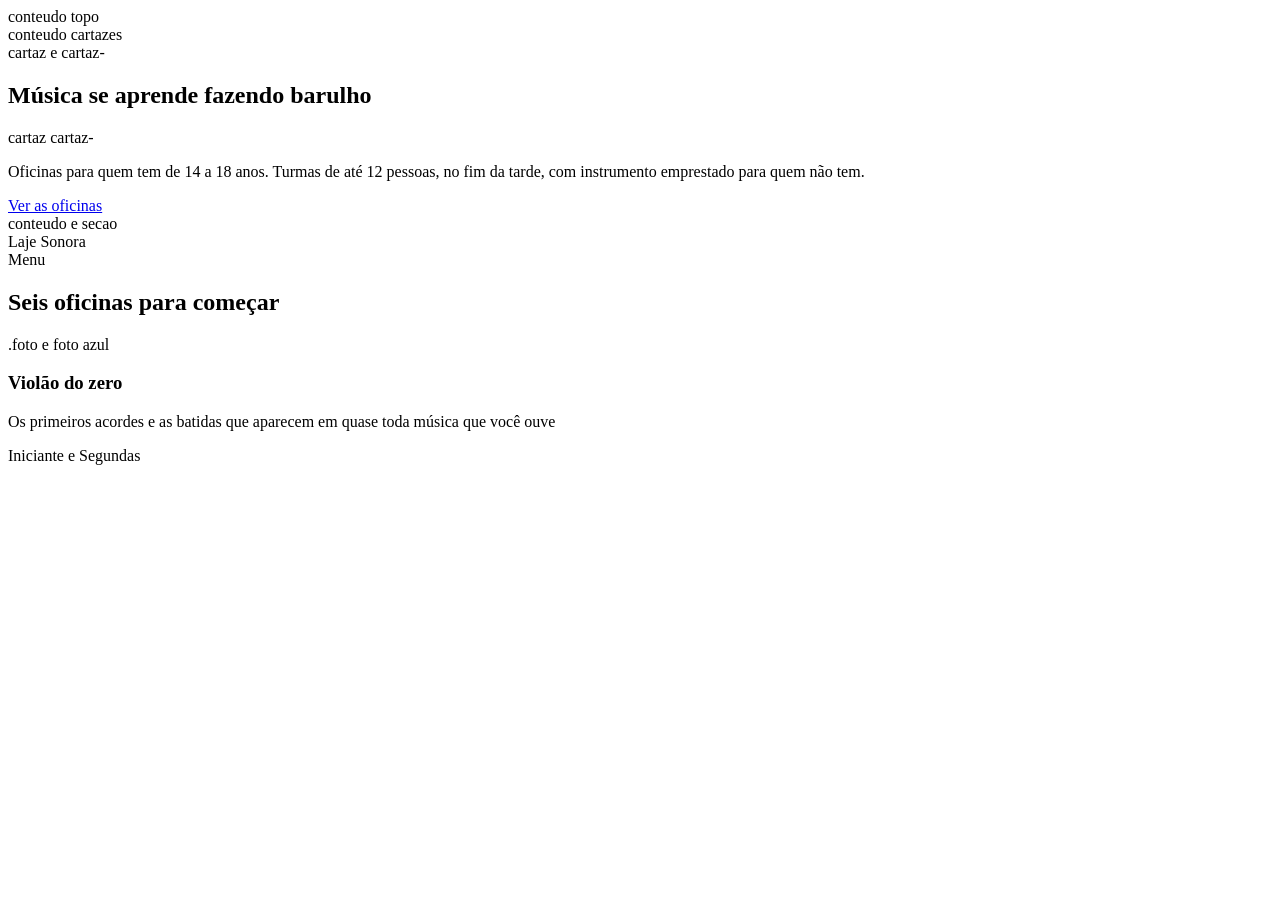
==== index.html @ 1960f6d0 "Commit ai" ====
<!DOCTYPE html>
<html lang="en">
<head>
    <meta charset="UTF-8">
    <meta name="viewport" content="width=device-width, initial-scale=1.0">
    <title>Laje Sonora | Inicio</title><link rel="stylesheet" href="./index.css">
</head>
<link rel="preconnect" href="https://fonts.googleapis.com">
<link rel="preconnect" href="https://fonts.gstatic.com" crossorigin>
<link href="https://fonts.googleapis.com/css2?family=Archivo:ital,wght@0,100..900;1,100..900&family=Big+Shoulders:opsz,wght@10..72,100..900&display=swap" rel="stylesheet"><link rel="preconnect" href="https://fonts.googleapis.com">
<link rel="preconnect" href="https://fonts.gstatic.com" crossorigin>
<link href="https://fonts.googleapis.com/css2?family=Archivo:ital,wght@0,100..900;1,100..900&family=Big+Shoulders:opsz,wght@10..72,100..900&display=swap" rel="stylesheet">
<body>
<header>conteudo topo</header> 
<main><section>conteudo cartazes
<div>cartaz e cartaz-
<h1> Música se aprende fazendo barulho</h1>
</div>
<div>cartaz cartaz-
<p>Oficinas para quem tem de 14 a 18 anos. Turmas de até 12 pessoas, no fim da tarde, com instrumento emprestado para quem não tem.</p>
<a href="./oficinas.css">Ver as oficinas</a>
</div>
</section></main>
<section>conteudo e secao</section>
<header><a href=""><index class="html"></index></a>Laje Sonora</header>
<nav>Menu</nav>
<nav><a href="./index.css"></a> <a href="./oficinas.css"></a> <a href="./inscricao.css"></a></nav>
<h2><tiulo-secao>Seis oficinas para começar</tiulo-secao></h2>
<div><div class="cards"><article><div>.foto e foto azul</div></article>
</div><div class="card-texto"><h3>Violão do zero</h3>
</div><p>Os primeiros acordes e as batidas que aparecem em quase toda música que você ouve</p></div>
<div><div class="card-info"><span>Iniciante e Segundas</span></div></div>
</body>
</html>
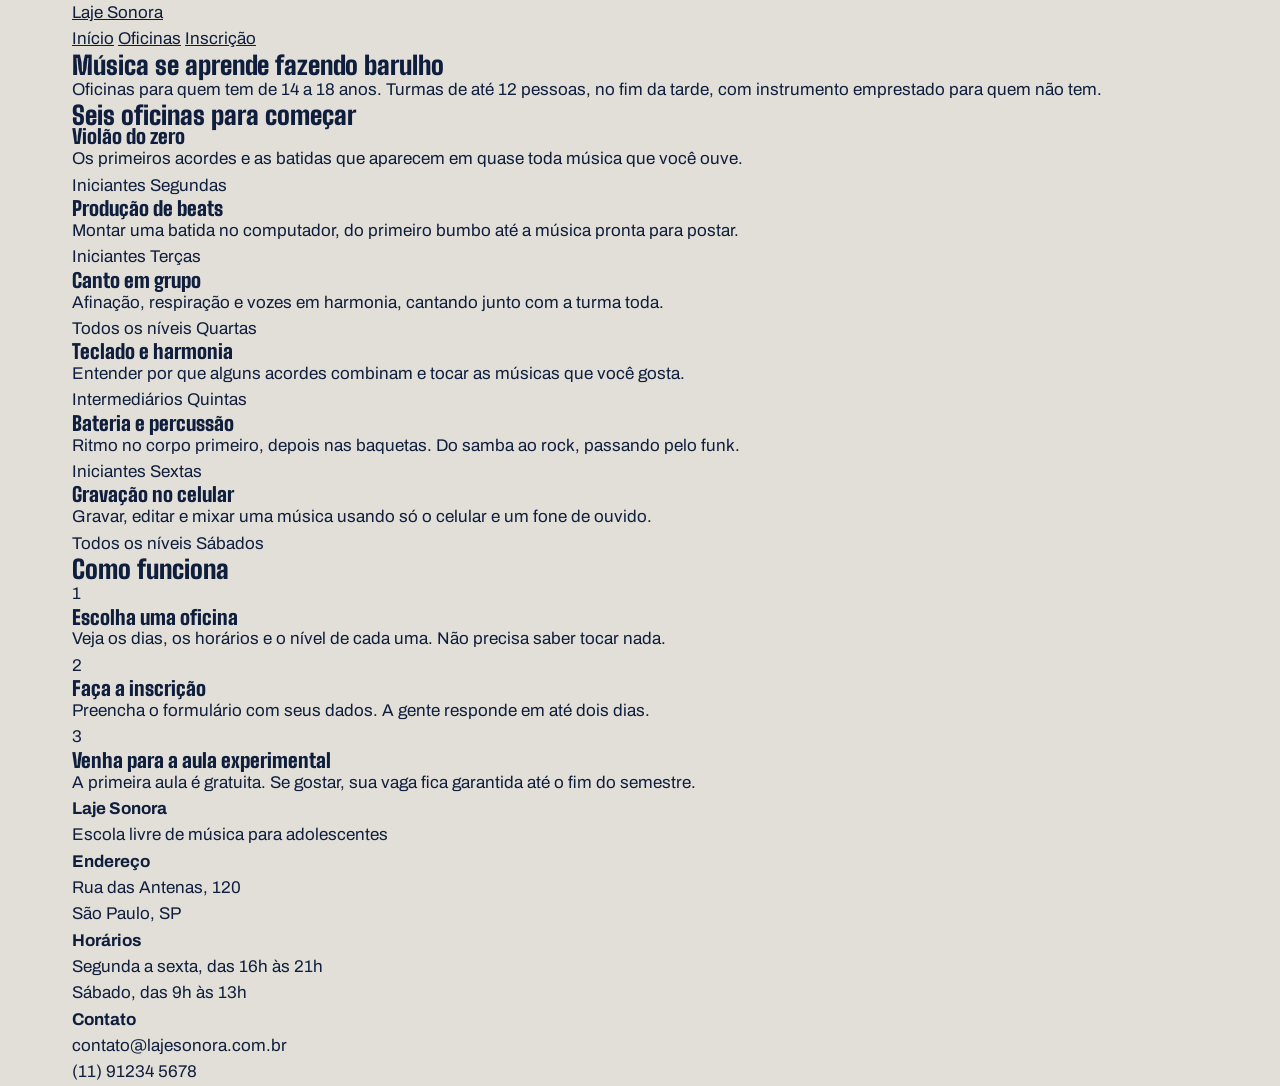
==== commit a54634f5: "CSS geral: reset, variáveis e fontes" ====
--- a/index.html
+++ b/index.html
@@ -1,34 +1,153 @@
 <!DOCTYPE html>
-<html lang="en">
+<html lang="pt-br">
 <head>
     <meta charset="UTF-8">
     <meta name="viewport" content="width=device-width, initial-scale=1.0">
-    <title>Laje Sonora | Inicio</title><link rel="stylesheet" href="./index.css">
+    
+    <link rel="preconnect" href="https://fonts.googleapis.com">
+    <link rel="preconnect" href="https://fonts.gstatic.com" crossorigin>
+    <link href="https://fonts.googleapis.com/css2?family=Big+Shoulders:opsz@10..72&display=swap" rel="stylesheet">
+    <link rel="preconnect" href="https://fonts.googleapis.com">
+    <link rel="preconnect" href="https://fonts.gstatic.com" crossorigin>
+    <link href="https://fonts.googleapis.com/css2?family=Archivo:ital,wght@0,100..900;1,100..900&family=Big+Shoulders:opsz@10..72&display=swap" rel="stylesheet">
+    
+    <link rel="stylesheet" href="index.css">
+    
+    <title>Laje Sonora | Início</title>
 </head>
-<link rel="preconnect" href="https://fonts.googleapis.com">
-<link rel="preconnect" href="https://fonts.gstatic.com" crossorigin>
-<link href="https://fonts.googleapis.com/css2?family=Archivo:ital,wght@0,100..900;1,100..900&family=Big+Shoulders:opsz,wght@10..72,100..900&display=swap" rel="stylesheet"><link rel="preconnect" href="https://fonts.googleapis.com">
-<link rel="preconnect" href="https://fonts.gstatic.com" crossorigin>
-<link href="https://fonts.googleapis.com/css2?family=Archivo:ital,wght@0,100..900;1,100..900&family=Big+Shoulders:opsz,wght@10..72,100..900&display=swap" rel="stylesheet">
 <body>
-<header>conteudo topo</header> 
-<main><section>conteudo cartazes
-<div>cartaz e cartaz-
-<h1> Música se aprende fazendo barulho</h1>
-</div>
-<div>cartaz cartaz-
-<p>Oficinas para quem tem de 14 a 18 anos. Turmas de até 12 pessoas, no fim da tarde, com instrumento emprestado para quem não tem.</p>
-<a href="./oficinas.css">Ver as oficinas</a>
-</div>
-</section></main>
-<section>conteudo e secao</section>
-<header><a href=""><index class="html"></index></a>Laje Sonora</header>
-<nav>Menu</nav>
-<nav><a href="./index.css"></a> <a href="./oficinas.css"></a> <a href="./inscricao.css"></a></nav>
-<h2><tiulo-secao>Seis oficinas para começar</tiulo-secao></h2>
-<div><div class="cards"><article><div>.foto e foto azul</div></article>
-</div><div class="card-texto"><h3>Violão do zero</h3>
-</div><p>Os primeiros acordes e as batidas que aparecem em quase toda música que você ouve</p></div>
-<div><div class="card-info"><span>Iniciante e Segundas</span></div></div>
+    <header class="conteudo topo">
+        <a href="index.html" class="logo">Laje Sonora</a>
+        <nav class="menu">
+            <a href="index.html" class="atual">Início</a>
+            <a href="oficinas.html">Oficinas</a>
+            <a href="oficinas.html">Inscrição</a>
+        </nav>
+    </header>
+    <main>
+        <section class="conteudo cartazes">
+            <div class="cartaz cartaz-principal">
+                <h1>Música se aprende fazendo barulho</h1>
+            </div>
+            <div class="cartaz cartaz-lateral">
+                <p>Oficinas para quem tem de 14 a 18 anos. Turmas de até 12 pessoas, no fim da tarde, com instrumento emprestado para quem não tem.</p>
+                <a href="oficinas.html" class="botao"></a>
+            </div>
+        </section>
+        <section class="conteudo secao">
+            <h2 class="titulo-secao">Seis oficinas para começar</h2>
+            <div class="cards">
+                <article class="card">
+                    <div class="foto foto-azul"></div>
+                    <div class="card-texto">
+                        <h3>Violão do zero</h3>
+                        <p>Os primeiros acordes e as batidas que aparecem em quase toda música que você ouve.</p>
+                        <div class="card-info">
+                            <span>Iniciantes</span>
+                            <span>Segundas</span>
+                        </div>
+                    </div>
+                </article>
+                <article class="card">
+                    <div class="foto foto-amarela"></div>
+                    <div class="card-texto">
+                        <h3>Produção de beats</h3>
+                        <p>Montar uma batida no computador, do primeiro bumbo até a música pronta para postar.</p>
+                        <div class="card-info">
+                            <span>Iniciantes</span>
+                            <span>Terças</span>
+                        </div>
+                    </div>
+                </article>
+                <article class="card">
+                    <div class="foto foto-tinta"></div>
+                    <div class="card-texto">
+                        <h3>Canto em grupo</h3>
+                        <p>Afinação, respiração e vozes em harmonia, cantando junto com a turma toda.</p>
+                        <div class="card-info">
+                            <span>Todos os níveis</span>
+                            <span>Quartas</span>
+                        </div>
+                    </div>
+                </article>
+                <article class="card">
+                    <div class="foto"></div>
+                    <div class="card-texto">
+                        <h3>Teclado e harmonia</h3>
+                        <p>Entender por que alguns acordes combinam e tocar as músicas que você gosta.</p>
+                        <div class="card-info">
+                            <span>Intermediários</span>
+                            <span>Quintas</span>
+                        </div>
+                    </div>
+                </article>
+                <article class="card">
+                    <div class="foto foto-azul"></div>
+                    <div class="card-texto">
+                        <h3>Bateria e percussão</h3>
+                        <p>Ritmo no corpo primeiro, depois nas baquetas. Do samba ao rock, passando pelo funk.</p>
+                        <div class="card-info">
+                            <span>Iniciantes</span>
+                            <span>Sextas</span>
+                        </div>
+                    </div>
+                </article>
+                <article class="card">
+                    <div class="foto foto-amarela"></div>
+                    <div class="card-texto">
+                        <h3>Gravação no celular</h3>
+                        <p>Gravar, editar e mixar uma música usando só o celular e um fone de ouvido.</p>
+                        <div class="card-info">
+                            <span>Todos os níveis</span>
+                            <span>Sábados</span>
+                        </div>
+                    </div>
+                </article>
+            </div>
+        </section>
+        <section class="conteudo secao">
+            <h2 class="titulo-secao">Como funciona</h2>
+            <div class="passos">
+                <div class="passo">
+                    <p class="passo-numero">1</p>
+                    <h3>Escolha uma oficina</h3>
+                    <p>Veja os dias, os horários e o nível de cada uma. Não precisa saber tocar nada.</p>
+                </div>
+                <div class="passo">
+                    <p class="passo-numero">2</p>
+                    <h3>Faça a inscrição</h3>
+                    <p>Preencha o formulário com seus dados. A gente responde em até dois dias.</p>
+                </div>
+                <div class="passo">
+                    <p class="passo-numero">3</p>
+                    <h3>Venha para a aula experimental</h3>
+                    <p>A primeira aula é gratuita. Se gostar, sua vaga fica garantida até o fim do semestre.</p>
+                </div>
+            </div>
+        </section>
+    </main>
+    <footer class="rodape">
+        <div class="conteudo rodape-colunas">
+            <div class="rodape-coluna">
+                <h4>Laje Sonora</h4>
+                <p>Escola livre de música para adolescentes</p>
+            </div>
+            <div class="rodape-coluna">
+                <h4>Endereço</h4>
+                <p>Rua das Antenas, 120</p>
+                <p>São Paulo, SP</p>
+            </div>
+            <div class="rodape-coluna">
+                <h4>Horários</h4>
+                <p>Segunda a sexta, das 16h às 21h</p>
+                <p>Sábado, das 9h às 13h</p>
+            </div>
+            <div class="rodape-coluna">
+                <h4>Contato</h4>
+                <p>contato@lajesonora.com.br</p>
+                <p>(11) 91234 5678</p>
+            </div>
+        </div>
+    </footer>
 </body>
 </html>
--- a/index.css
+++ b/index.css
@@ -0,0 +1,41 @@
+*{
+    margin: 0;
+    padding: 0;
+    box-sizing: border-box;
+}
+
+:root {
+  --concreto: #E2DFD8;
+  --concreto-escuro: #CBC7BE;
+  --tinta: #0F1E3D;
+  --caixa-dagua: #1F5FBF;
+  --fita: #F3C623;
+  --branco: #FFFFFF;
+
+  --fonte-cartaz: "Big Shoulders", "Arial Narrow", sans-serif;
+  --fonte-texto: "Archivo", Arial, sans-serif;
+}
+
+body{
+    background-color: var(--concreto);
+    color: var(--tinta);
+    font-family: var(--fonte-texto);
+    font-size: 17px;
+    line-height: 1.55;
+}
+
+a{
+    color: inherit;
+}
+
+h1, h2, h3{
+    font-family: var(--fonte-cartaz);
+    font-weight: 900;
+    line-height: 0.95;
+}
+
+.conteudo{
+    max-width: 1200px;
+    margin-inline: auto;
+    padding-inline: 32px;
+}
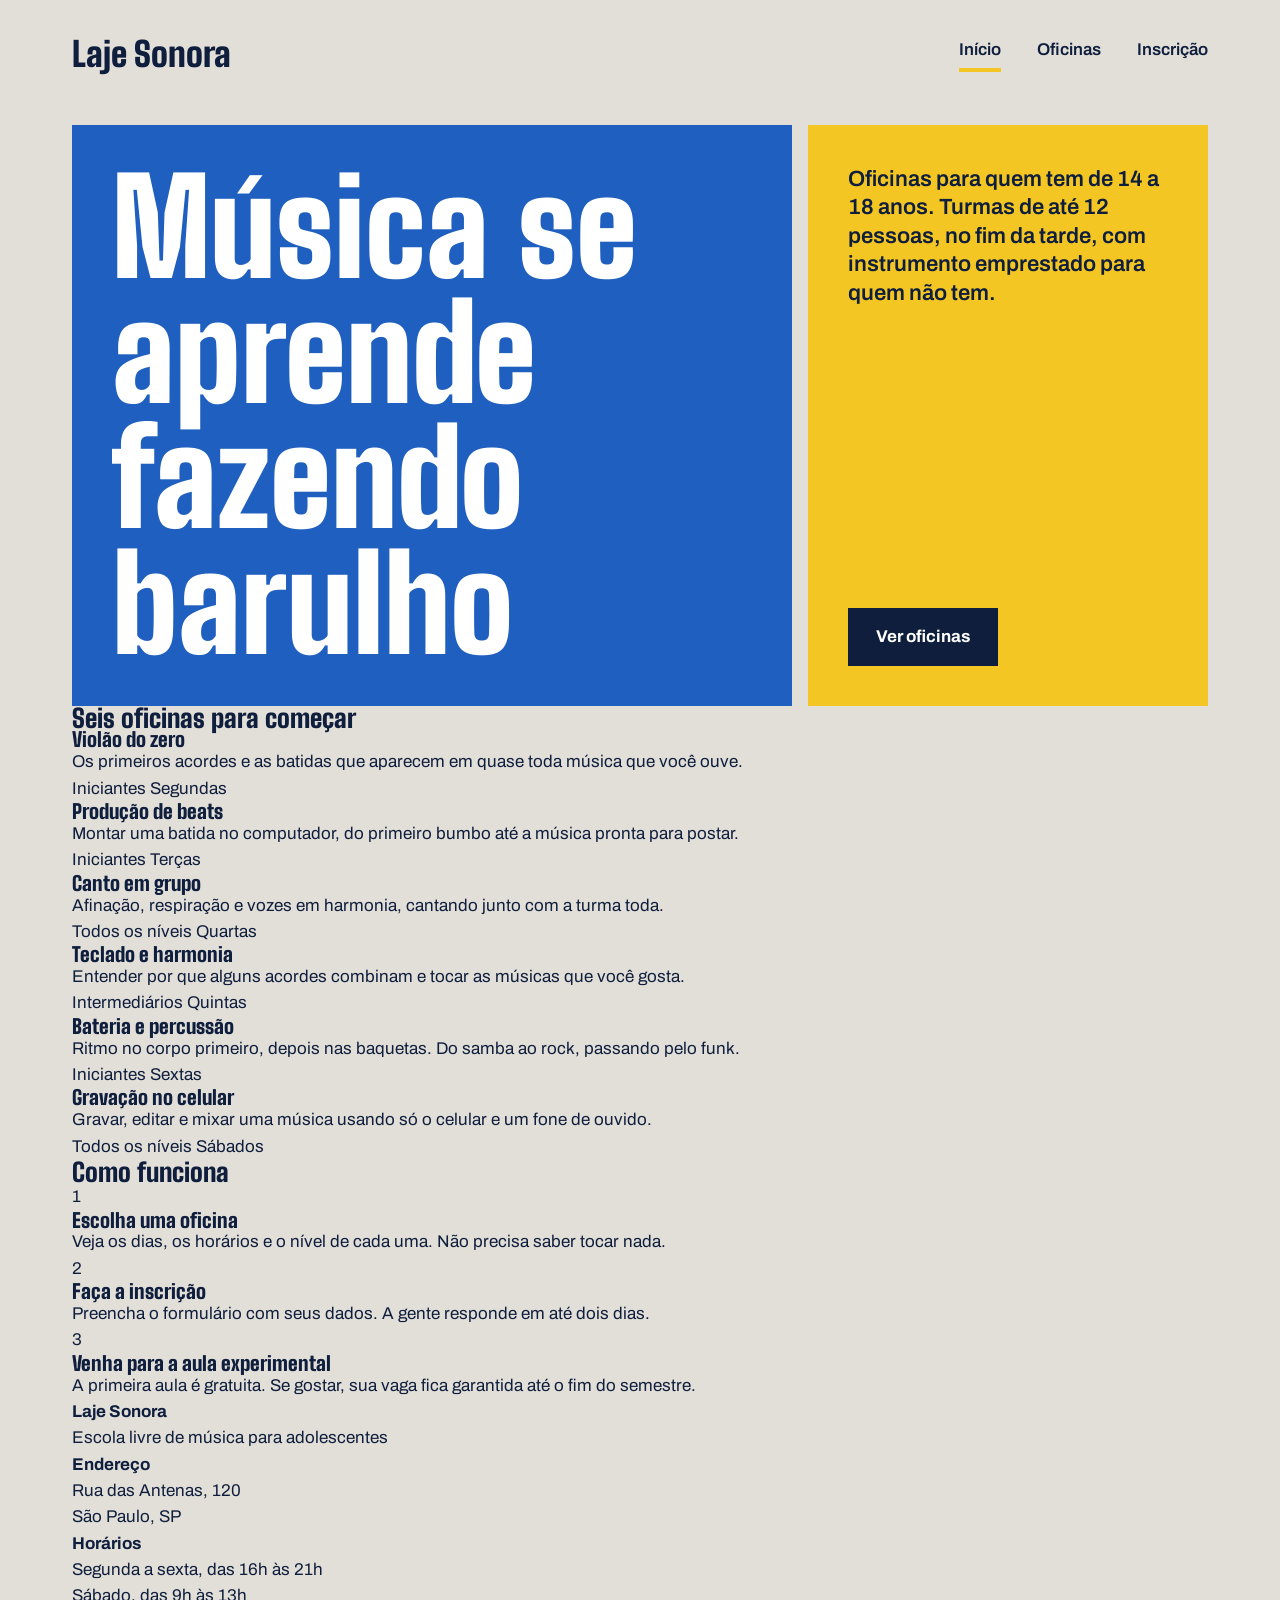
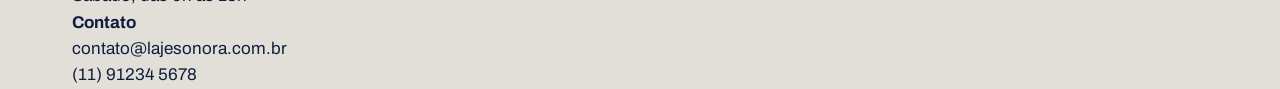
==== commit 28c5972a: "Cartazes no topo" ====
--- a/index.html
+++ b/index.html
@@ -31,7 +31,7 @@
             </div>
             <div class="cartaz cartaz-lateral">
                 <p>Oficinas para quem tem de 14 a 18 anos. Turmas de até 12 pessoas, no fim da tarde, com instrumento emprestado para quem não tem.</p>
-                <a href="oficinas.html" class="botao"></a>
+                <a href="oficinas.html" class="botao">Ver oficinas</a>
             </div>
         </section>
         <section class="conteudo secao">
--- a/index.css
+++ b/index.css
@@ -38,4 +38,90 @@
     max-width: 1200px;
     margin-inline: auto;
     padding-inline: 32px;
+}
+
+.topo{
+    padding-block: 28px;
+    display:flex;
+    justify-content: space-between;
+    align-items: center;
+}
+
+.logo{
+    font-family: var(--fonte-cartaz);
+    font-size: 34px;
+    font-weight: 900;
+    text-decoration: none;
+}
+
+.menu{
+    display: flex;
+    gap: 36px;
+}
+
+.menu a{
+    font-weight: 600;
+    text-decoration: none;
+    padding-bottom: 4px;
+    border-bottom: 4px solid transparent;
+}
+
+.menu a:hover{
+    border-bottom-color: var(--tinta);
+}
+
+.menu a.atual{
+    border-bottom-color: var(--fita);
+}
+
+.cartazes{
+    display: flex;
+    flex-direction: row;
+    gap: 16px;
+    margin-top: 16px;
+}
+
+.cartaz{
+    padding: 40px;
+}
+
+.cartaz-principal{
+    background-color: var(--caixa-dagua);
+    color: var(--branco);
+    flex: 2;
+}
+
+.cartaz-principal h1{
+    font-size: 132px;
+    max-width: 9ch;
+
+}
+
+.cartaz-lateral{
+    background-color: var(--fita);
+    flex: 1;
+    display: flex;
+    flex-direction: column;
+    justify-content: space-between;
+    gap: 32px;
+    align-items: flex-start;
+}
+
+.cartaz-lateral p{
+    font-size: 22px;
+    font-weight: 600;
+    line-height: 1.3;
+}
+
+.botao{
+    background-color: var(--tinta);
+    color: var(--branco);
+    font-weight: 700;
+    text-decoration: none;
+    padding-inline: 28px;
+    padding-block: 16px;
+    border: none;
+    font-family: var(--fonte-texto);
+    font-size: 17px;
+    cursor: pointer;
 }
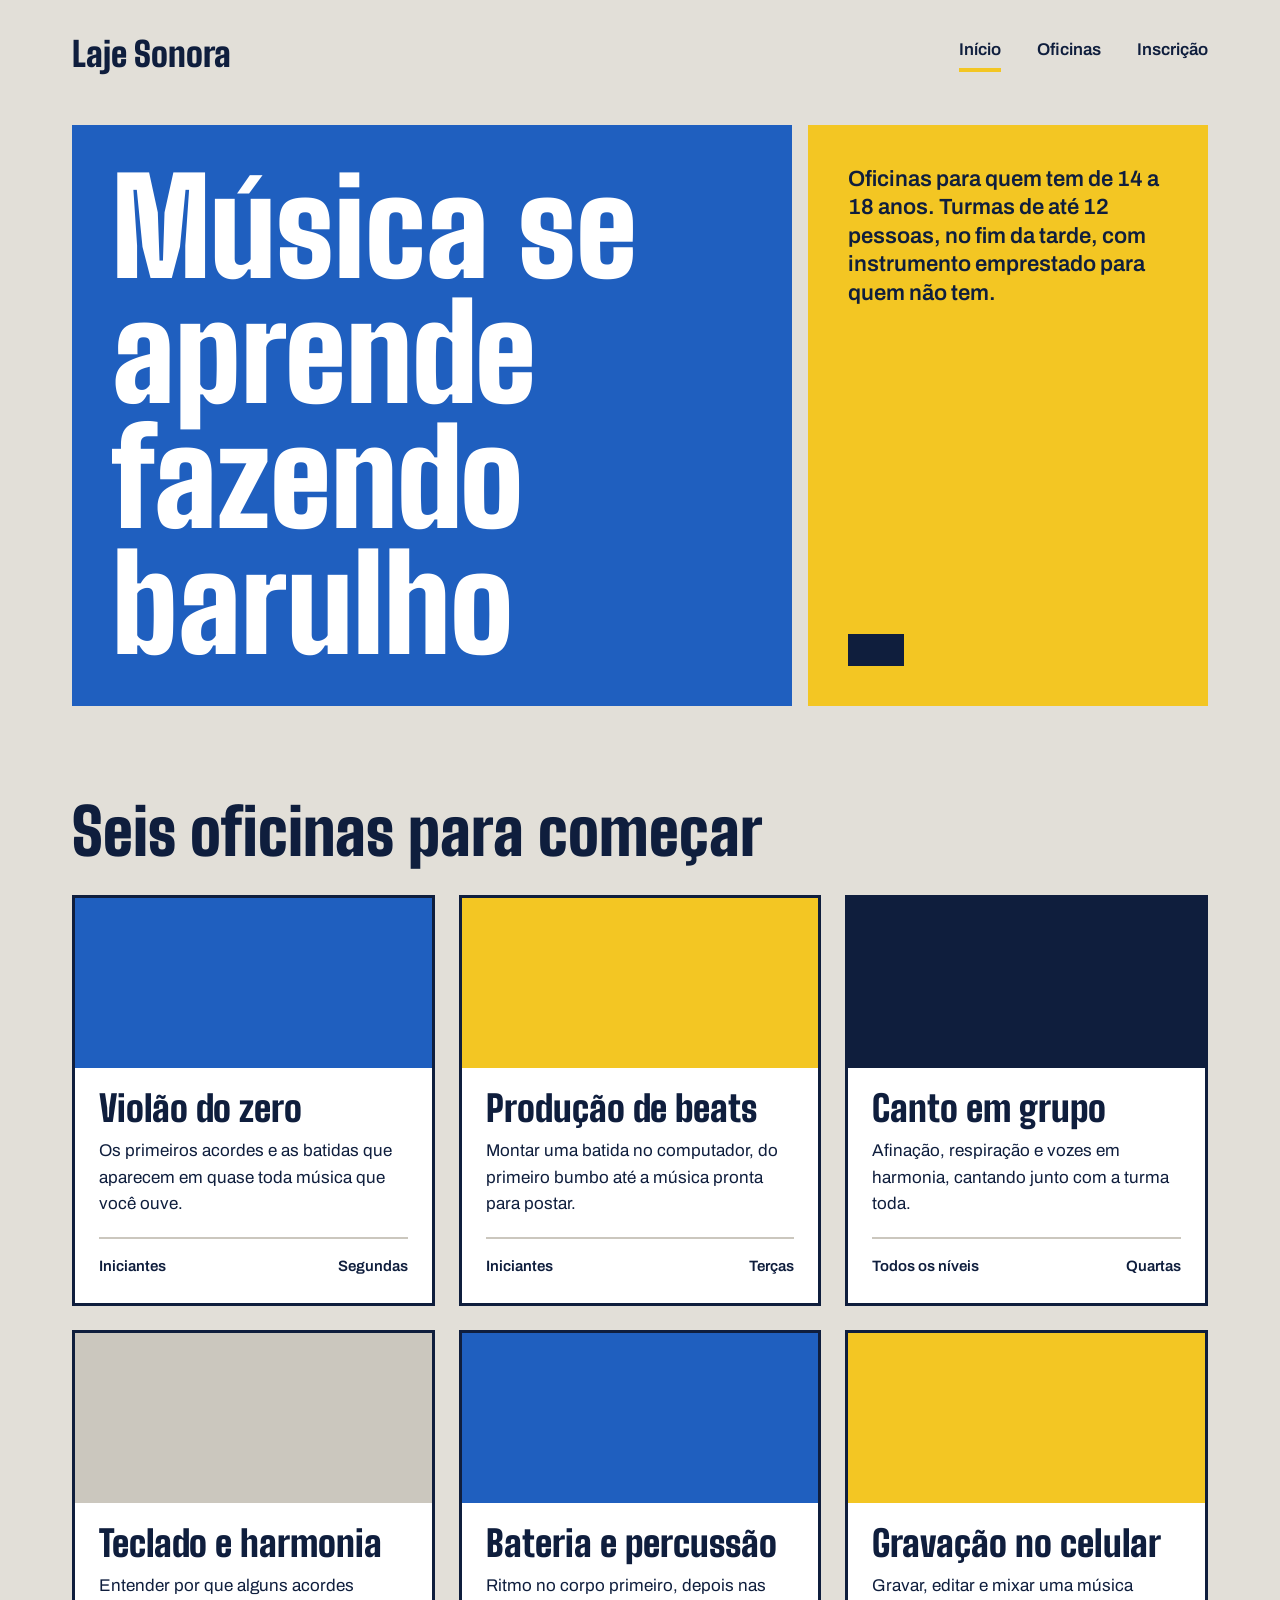
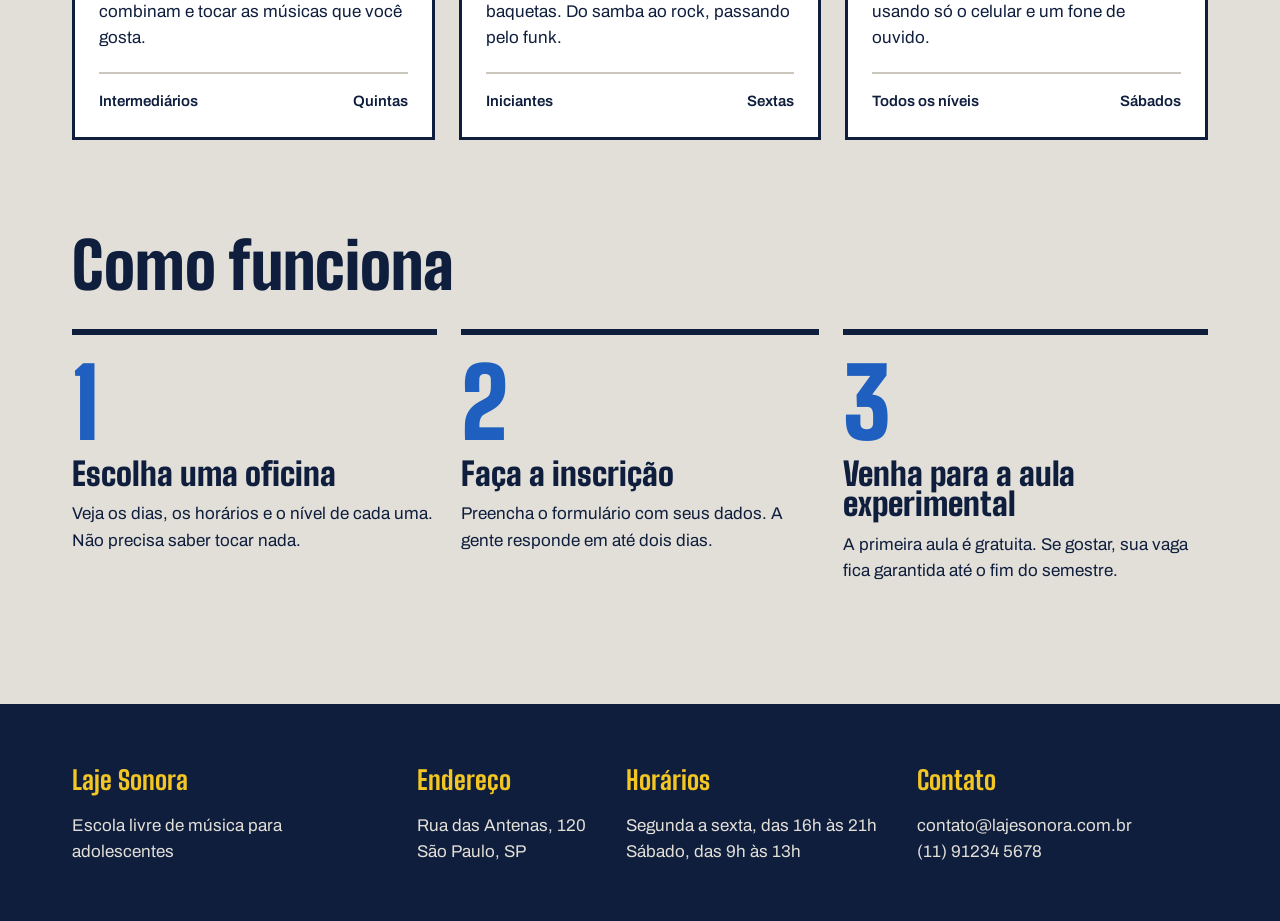
==== commit 93e055cd: "Nao ta aparecendo os documentos" ====
--- a/index.html
+++ b/index.html
@@ -21,7 +21,7 @@
         <nav class="menu">
             <a href="index.html" class="atual">Início</a>
             <a href="oficinas.html">Oficinas</a>
-            <a href="oficinas.html">Inscrição</a>
+            <a href="inscricao.html">Inscrição</a>
         </nav>
     </header>
     <main>
@@ -31,7 +31,7 @@
             </div>
             <div class="cartaz cartaz-lateral">
                 <p>Oficinas para quem tem de 14 a 18 anos. Turmas de até 12 pessoas, no fim da tarde, com instrumento emprestado para quem não tem.</p>
-                <a href="oficinas.html" class="botao">Ver oficinas</a>
+                <a href="oficinas.html" class="botao"></a>
             </div>
         </section>
         <section class="conteudo secao">
--- a/index.css
+++ b/index.css
@@ -124,4 +124,119 @@
     font-family: var(--fonte-texto);
     font-size: 17px;
     cursor: pointer;
+}
+
+.botao:hover{
+    background-color: var(--caixa-dagua);
+}
+
+.cartaz-lateral{
+    align-items: flex-start;
+}
+
+.secao{
+    margin-top: 96px;
+}
+
+.titulo-secao{
+    font-size: 64px;
+    margin-bottom: 32px;
+}
+
+.cards{
+    display: flex;
+    flex-wrap: wrap;
+    gap: 24px;
+}
+
+.card{
+    background-color: var(--branco);
+    border: 3px solid var(--tinta);
+    flex: 1 1 340px;
+}
+
+.card .foto{
+    height: 170px;
+}
+
+.foto{
+    background-color: var(--concreto-escuro);
+}
+
+.foto-azul{
+    background-color: var(--caixa-dagua);
+}
+
+.foto-amarela{
+    background-color: var(--fita);
+}
+
+.foto-tinta{
+    background-color: var(--tinta);
+}
+
+.card-texto{
+    padding: 24px;
+}
+
+.card h3{
+    font-size: 36px;
+    margin-bottom: 12px;
+}
+
+.card-info{
+    margin-top: 20px;
+    padding-top: 16px;
+    border-top: 2px solid var(--concreto-escuro);
+    font-weight: 600;
+    font-size: 15px;
+    display: flex;
+    justify-content: space-between;
+}
+
+.passos{
+    display: flex;
+    gap: 24px;
+}
+
+.passo{
+    border-top: 6px solid var(--tinta);
+    padding-top: 20px;
+    max-width: 365px;
+}
+
+.passo-numero{
+    font-family: var(--fonte-cartaz);
+    font-size: 96px;
+    font-weight: 900;
+    line-height: 1;
+    color: var(--caixa-dagua);
+}
+
+.passo h3{
+    font-size: 32px;
+    margin-block: 8px 12px;
+}
+
+.rodape{
+    margin-top: 120px;
+    background-color: var(--tinta);
+    color: var(--concreto);
+    padding-block: 56px;
+}
+
+.rodape-colunas{
+    display: flex;
+    gap: 40px;
+}
+
+.rodape-coluna{
+    max-width: 305px;
+}
+
+.rodape h4{
+    font-family: var(--fonte-cartaz);
+    font-size: 26px;
+    color: var(--fita);
+    margin-bottom: 12px;
 }
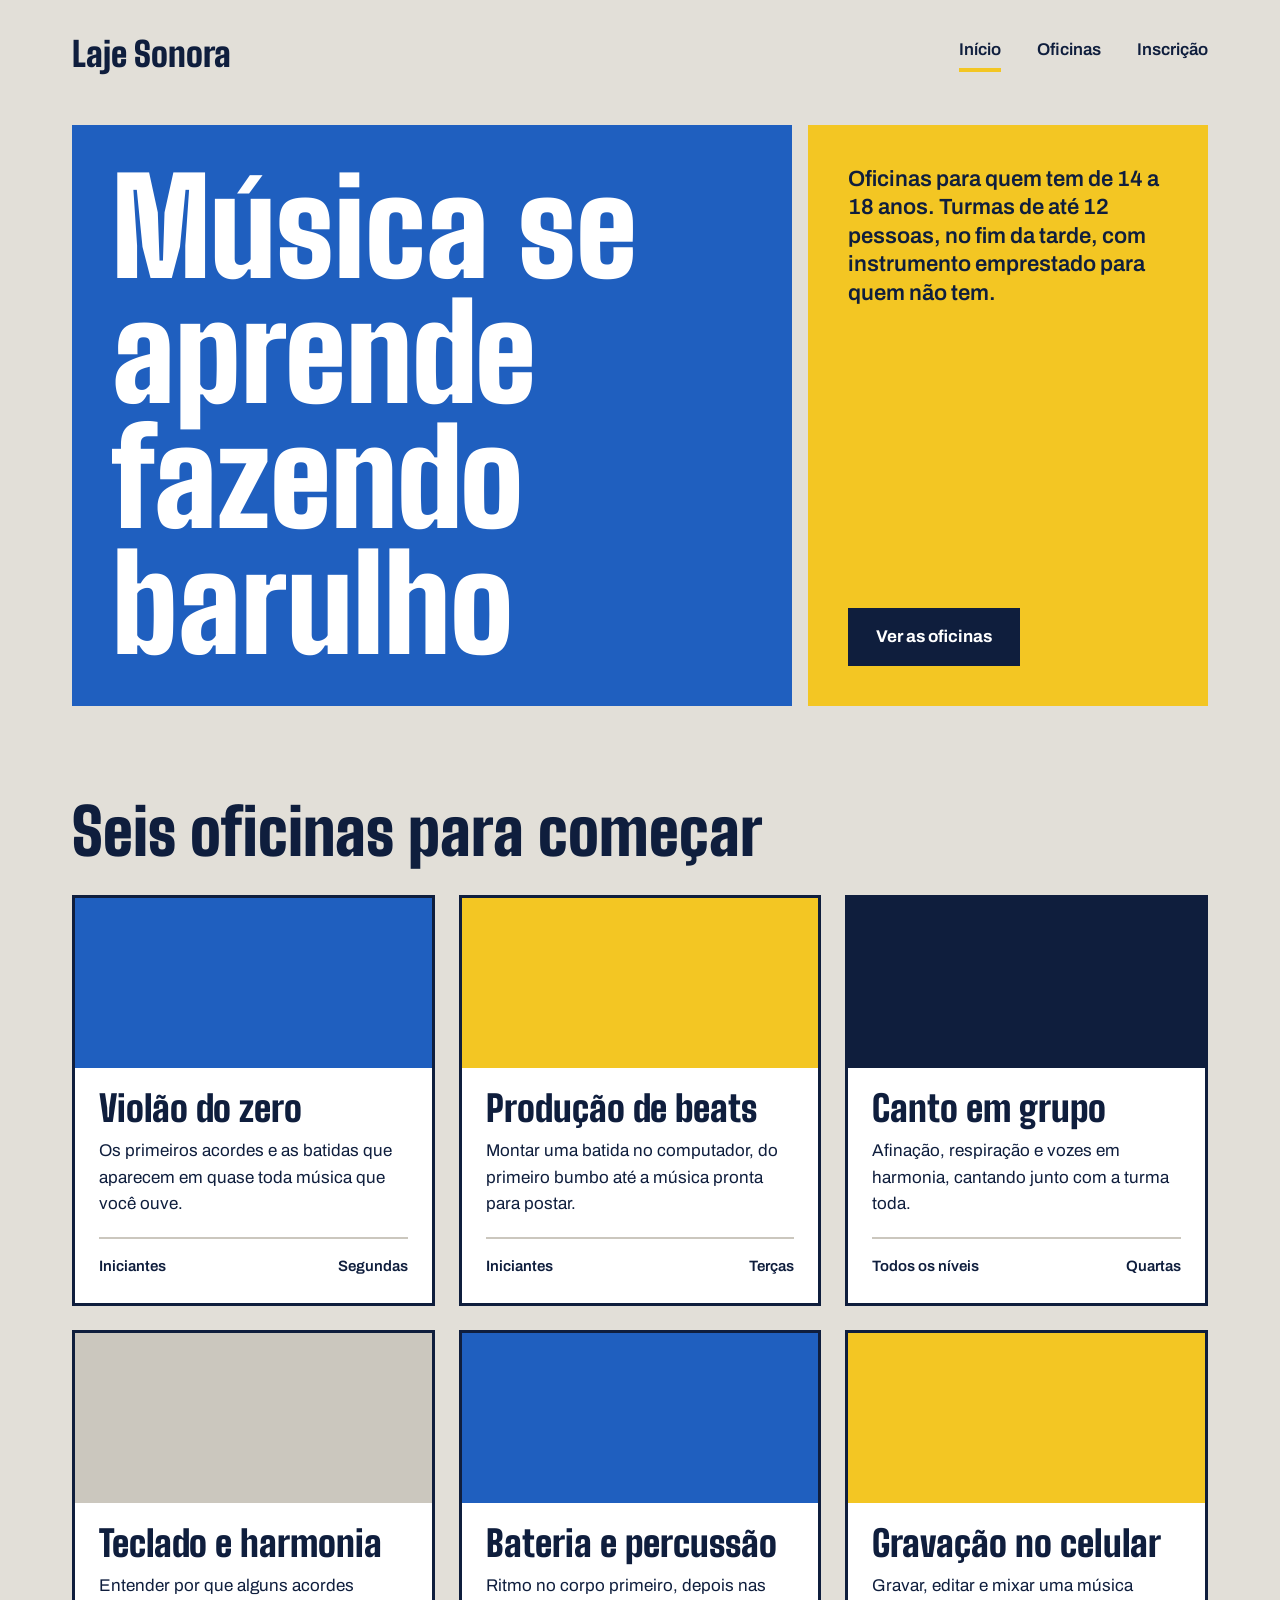
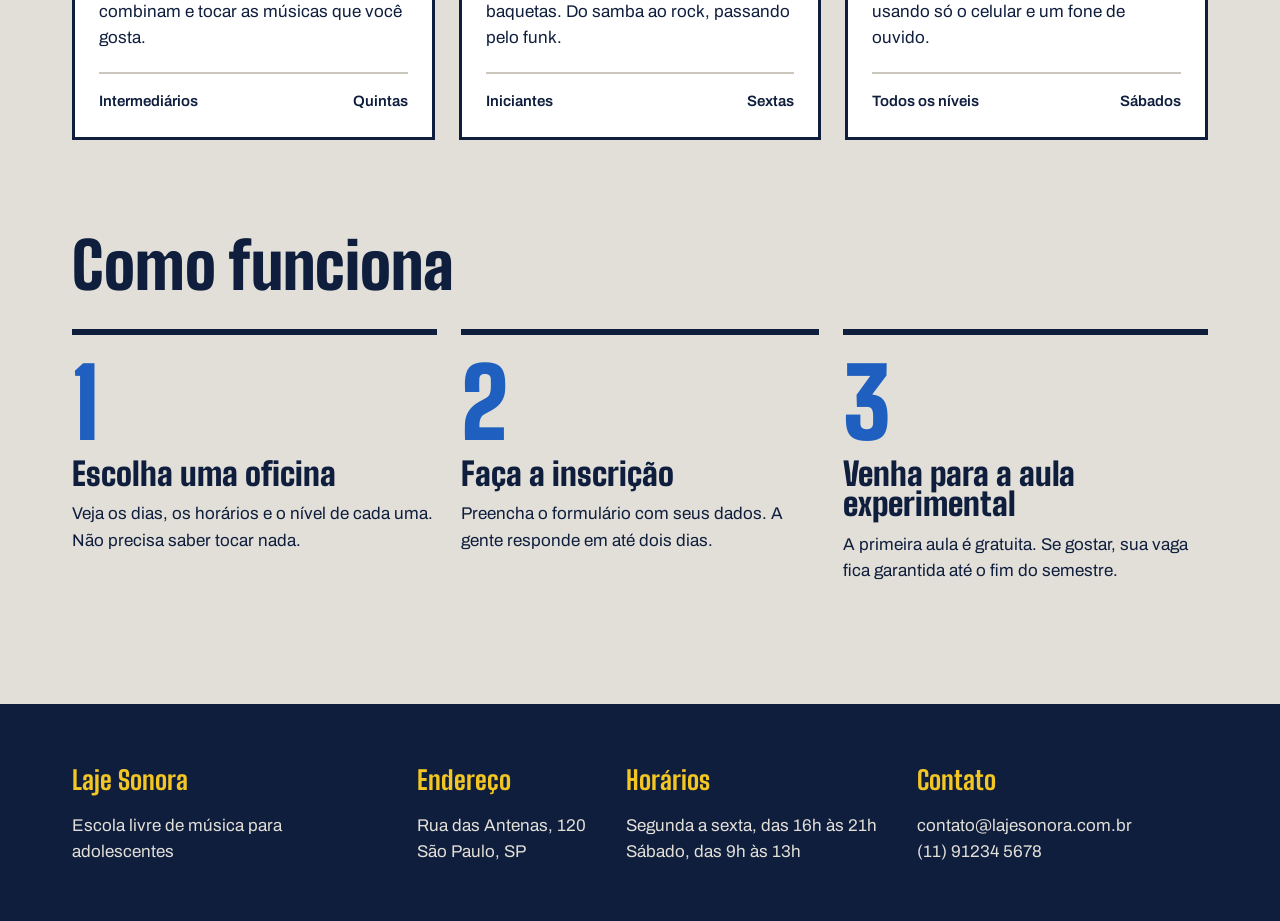
==== commit ac0b947e: "Tinha um erro" ====
--- a/index.html
+++ b/index.html
@@ -31,7 +31,7 @@
             </div>
             <div class="cartaz cartaz-lateral">
                 <p>Oficinas para quem tem de 14 a 18 anos. Turmas de até 12 pessoas, no fim da tarde, com instrumento emprestado para quem não tem.</p>
-                <a href="oficinas.html" class="botao"></a>
+                <a href="oficinas.html" class="botao">Ver as oficinas</a>
             </div>
         </section>
         <section class="conteudo secao">
